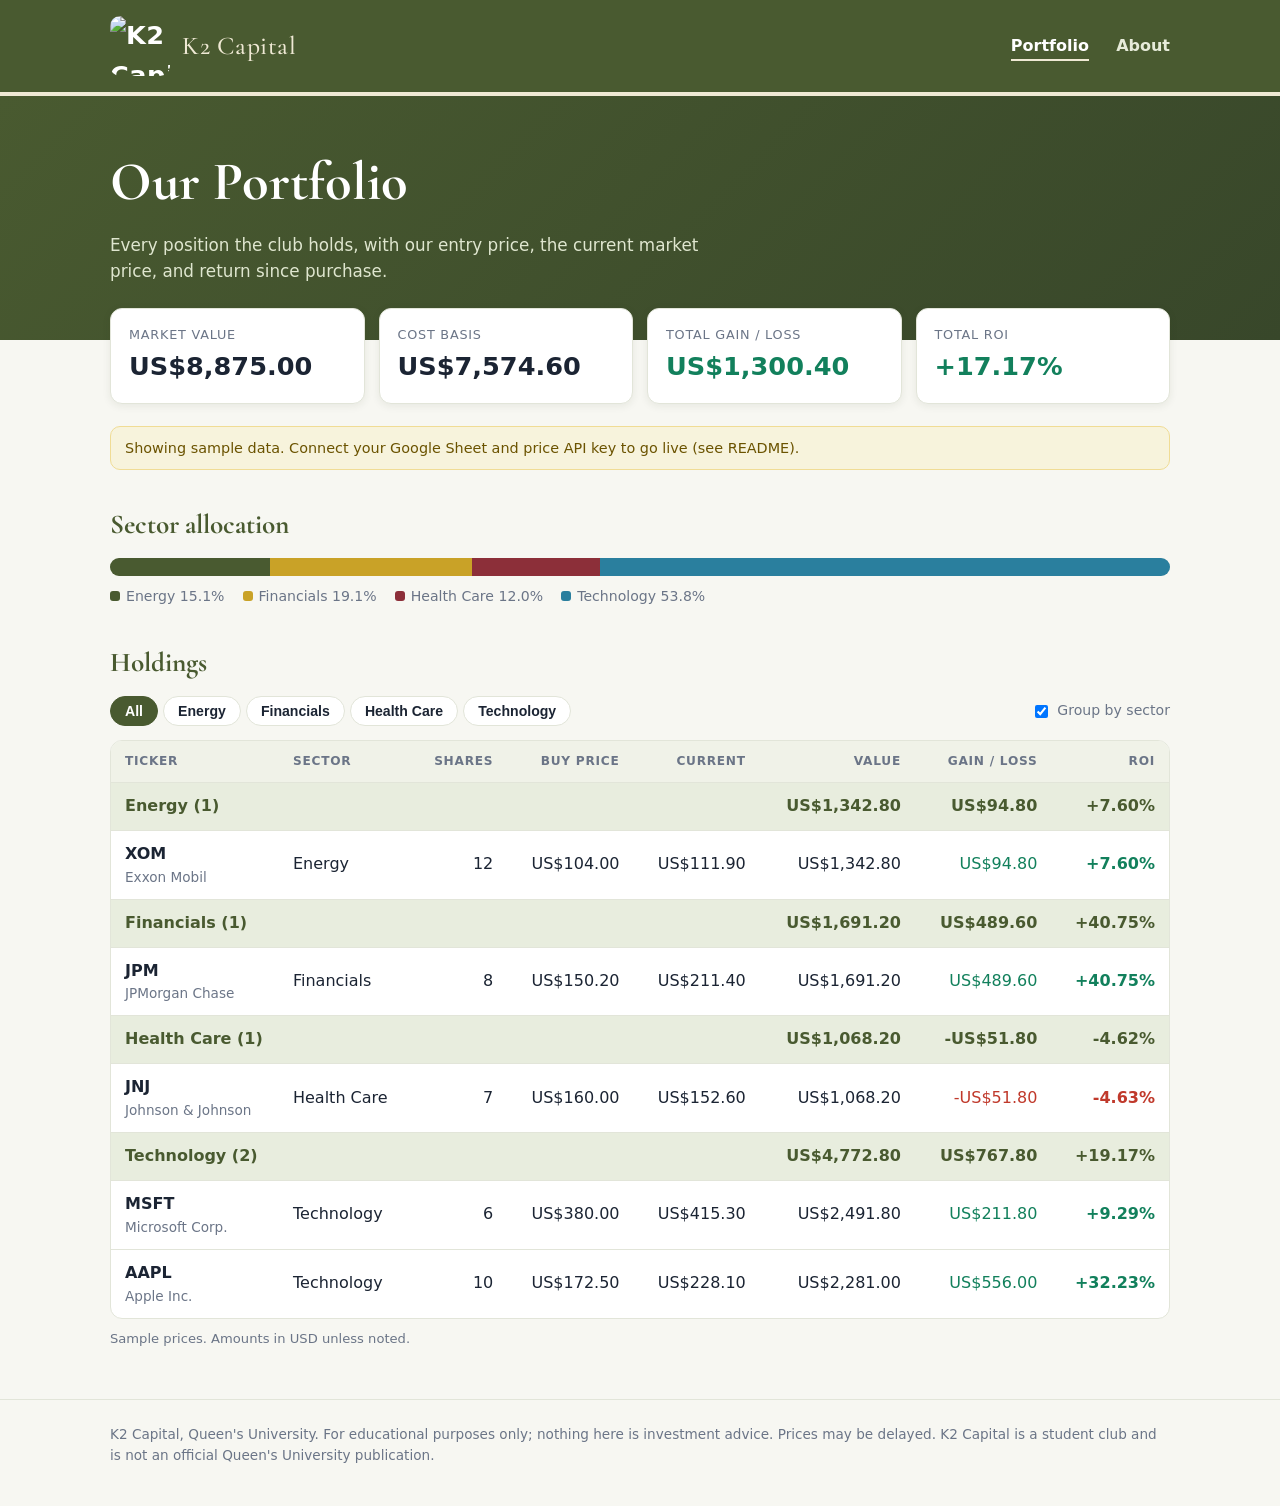
==== index.html @ 81572ed2 "Add files via upload" ====
<!doctype html>
<html lang="en">
<head>
  <meta charset="utf-8">
  <meta name="viewport" content="width=device-width, initial-scale=1">
  <title>K2 Capital | Portfolio</title>
  <meta name="description" content="K2 Capital: bridging the gap between accounting and finance at Queen's University. Live club portfolio.">
  <link rel="preconnect" href="https://fonts.googleapis.com"><link rel="preconnect" href="https://fonts.gstatic.com" crossorigin>
  <link href="https://fonts.googleapis.com/css2?family=Cormorant+Garamond:wght@500;600;700&display=swap" rel="stylesheet">
  <link rel="icon" href="images/logo.jpg">
  <link rel="stylesheet" href="styles.css">
</head>
<body>
  <header class="site">
    <div class="wrap">
      <a class="brand" href="index.html"><img src="images/logo.jpg" alt="K2 Capital logo"><span class="brand-text">K2 <span>Capital</span></span></a>
      <nav>
        <a class="active" href="index.html">Portfolio</a>
        <a href="about.html">About</a>
      </nav>
    </div>
  </header>

  <div class="hero">
    <div class="wrap">
      <h1>Our Portfolio</h1>
      <p>Every position the club holds, with our entry price, the current market price, and return since purchase.</p>
    </div>
  </div>

  <main class="wrap">
    <div class="cards" id="summary">
      <div class="card"><div class="label">Market value</div><div class="value" id="s-value">&ndash;</div></div>
      <div class="card"><div class="label">Cost basis</div><div class="value" id="s-cost">&ndash;</div></div>
      <div class="card"><div class="label">Total gain / loss</div><div class="value" id="s-gain">&ndash;</div></div>
      <div class="card"><div class="label">Total ROI</div><div class="value" id="s-roi">&ndash;</div></div>
    </div>

    <div id="status"></div>

    <section class="block">
      <h2>Sector allocation</h2>
      <div class="alloc-bar" id="alloc"></div>
      <div class="legend" id="legend"></div>
    </section>

    <section class="block">
      <h2>Holdings</h2>
      <div class="controls">
        <div id="chips"></div>
        <div class="spacer"></div>
        <label class="toggle"><input type="checkbox" id="group" checked> Group by sector</label>
      </div>
      <div class="table-wrap">
        <table>
          <thead>
            <tr>
              <th data-k="ticker">Ticker</th>
              <th data-k="sector">Sector</th>
              <th data-k="shares">Shares</th>
              <th data-k="buy">Buy price</th>
              <th data-k="price">Current</th>
              <th data-k="value">Value</th>
              <th data-k="gain">Gain / loss</th>
              <th data-k="roi">ROI</th>
            </tr>
          </thead>
          <tbody id="rows"></tbody>
        </table>
      </div>
      <p class="note" id="updated"></p>
    </section>
  </main>

  <footer>
    <div class="wrap">
      K2 Capital, Queen's University. For educational purposes only; nothing here is investment advice.
      Prices may be delayed. K2 Capital is a student club and is not an official Queen's University publication.
    </div>
  </footer>

  <script src="app.js"></script>
</body>
</html>
---- styles.css ----
:root {
  --navy: #495a30;
  --navy-2: #38472a;
  --gold: #efe9d4;
  --red: #495a30;
  --bg: #f7f7f2;
  --card: #ffffff;
  --text: #1b2433;
  --muted: #6b7587;
  --line: #e2e5d9;
  --gain: #12805c;
  --loss: #c0392b;
  --radius: 12px;
}
* { box-sizing: border-box; }
html { scroll-behavior: smooth; }
body {
  margin: 0;
  font-family: system-ui, -apple-system, "Segoe UI", Roboto, sans-serif;
  background: var(--bg);
  color: var(--text);
  line-height: 1.55;
}
a { color: var(--navy-2); }
.wrap { max-width: 1100px; margin: 0 auto; padding: 0 20px; }

/* Header */
header.site {
  background: var(--navy);
  color: #fff;
  border-bottom: 4px solid var(--gold);
}
header.site .wrap {
  display: flex; align-items: center; justify-content: space-between;
  padding-top: 16px; padding-bottom: 16px; flex-wrap: wrap; gap: 12px;
}
h1, h2, h3, .brand-text { font-family: "Cormorant Garamond", Georgia, "Times New Roman", serif; }
h1, h2 { font-weight: 700; }
.brand { display: flex; align-items: center; gap: 12px; font-weight: 700; font-size: 1.6rem; letter-spacing: .02em; color: #fff; text-decoration: none; }
.brand img { height: 60px; width: 60px; border-radius: 10px; display: block; }
.brand span { color: var(--gold); font-weight: 500; }
nav a {
  color: #e6ebd9; text-decoration: none; margin-left: 22px; font-weight: 600;
  padding-bottom: 4px; border-bottom: 2px solid transparent;
}
nav a:hover, nav a.active { color: #fff; border-bottom-color: var(--gold); }

/* Hero */
.hero { background: linear-gradient(135deg, var(--navy), var(--navy-2)); color: #fff; padding: 44px 0 56px; }
.hero h1 { margin: 0 0 8px; font-size: clamp(2.3rem, 5vw, 3.4rem); }
.hero p { margin: 0; max-width: 640px; color: #dfe6cf; font-size: 1.05rem; }

/* Cards */
.cards { display: grid; grid-template-columns: repeat(auto-fit, minmax(190px, 1fr)); gap: 14px; margin-top: -32px; }
.card {
  background: var(--card); border: 1px solid var(--line); border-radius: var(--radius);
  padding: 16px 18px; box-shadow: 0 2px 8px rgba(40,55,25,.08);
}
.card .label { color: var(--muted); font-size: .8rem; text-transform: uppercase; letter-spacing: .06em; }
.card .value { font-size: 1.6rem; font-weight: 800; margin-top: 2px; }
.gain { color: var(--gain); }
.loss { color: var(--loss); }

section.block { margin: 34px 0; }
h2 { margin: 0 0 12px; font-size: 1.7rem; color: var(--navy); }

/* Allocation bar */
.alloc-bar { display: flex; height: 18px; border-radius: 9px; overflow: hidden; background: var(--line); }
.alloc-bar div { height: 100%; }
.legend { display: flex; flex-wrap: wrap; gap: 8px 18px; margin-top: 10px; font-size: .88rem; color: var(--muted); }
.legend i { display: inline-block; width: 10px; height: 10px; border-radius: 3px; margin-right: 6px; }

/* Controls */
.controls { display: flex; flex-wrap: wrap; gap: 8px; align-items: center; margin-bottom: 14px; }
.chip {
  border: 1px solid var(--line); background: #fff; color: var(--text);
  padding: 6px 14px; border-radius: 999px; cursor: pointer; font-size: .88rem; font-weight: 600;
}
.chip.on { background: var(--navy); color: #fff; border-color: var(--navy); }
.spacer { flex: 1; }
.toggle { font-size: .88rem; color: var(--muted); display: flex; align-items: center; gap: 6px; }

/* Tables */
.table-wrap { overflow-x: auto; background: var(--card); border: 1px solid var(--line); border-radius: var(--radius); }
table { width: 100%; border-collapse: collapse; min-width: 720px; }
th, td { padding: 11px 14px; text-align: right; white-space: nowrap; }
th:first-child, td:first-child, th:nth-child(2), td:nth-child(2) { text-align: left; }
thead th {
  background: #f0f2e8; color: var(--muted); font-size: .76rem; text-transform: uppercase;
  letter-spacing: .06em; cursor: pointer; user-select: none;
}
tbody tr { border-top: 1px solid var(--line); }
tbody tr:hover { background: #fbfbf6; }
tr.group td {
  background: #e8edde; font-weight: 700; color: var(--navy); text-align: left; cursor: default;
}
tr.group td.num { text-align: right; }
.ticker { font-weight: 800; }
.name { color: var(--muted); font-size: .85rem; }
.note { color: var(--muted); font-size: .82rem; margin-top: 10px; }
.banner {
  background: #f7f3dc; border: 1px solid #f0dc95; color: #6b5300;
  padding: 10px 14px; border-radius: 10px; margin: 22px 0 0; font-size: .9rem;
}
.error { background: #fdecea; border-color: #f4b8b1; color: #7a1f16; }

/* About */
.grid { display: grid; grid-template-columns: repeat(auto-fill, minmax(220px, 1fr)); gap: 16px; }
.person { text-align: center; }
.avatar {
  width: 96px; height: 96px; border-radius: 50%; margin: 6px auto 12px;
  background: linear-gradient(135deg, var(--navy-2), var(--navy)); color: var(--gold);
  display: flex; align-items: center; justify-content: center; font-weight: 700; font-size: 1.6rem; font-family: Georgia, serif;
  object-fit: cover;
}
.person h3 { margin: 0; font-size: 1.3rem; }
.person .role { color: var(--red); font-weight: 700; font-size: .85rem; }
.person p { color: var(--muted); font-size: .88rem; margin: 6px 0 0; }
.two-col { display: grid; grid-template-columns: 1.3fr 1fr; gap: 20px; }
@media (max-width: 760px) { .two-col { grid-template-columns: 1fr; } nav a { margin-left: 14px; } }
.pillars { display: grid; grid-template-columns: repeat(auto-fit, minmax(220px, 1fr)); gap: 14px; margin-top: 14px; }

footer { border-top: 1px solid var(--line); margin-top: 50px; padding: 24px 0 40px; color: var(--muted); font-size: .85rem; }
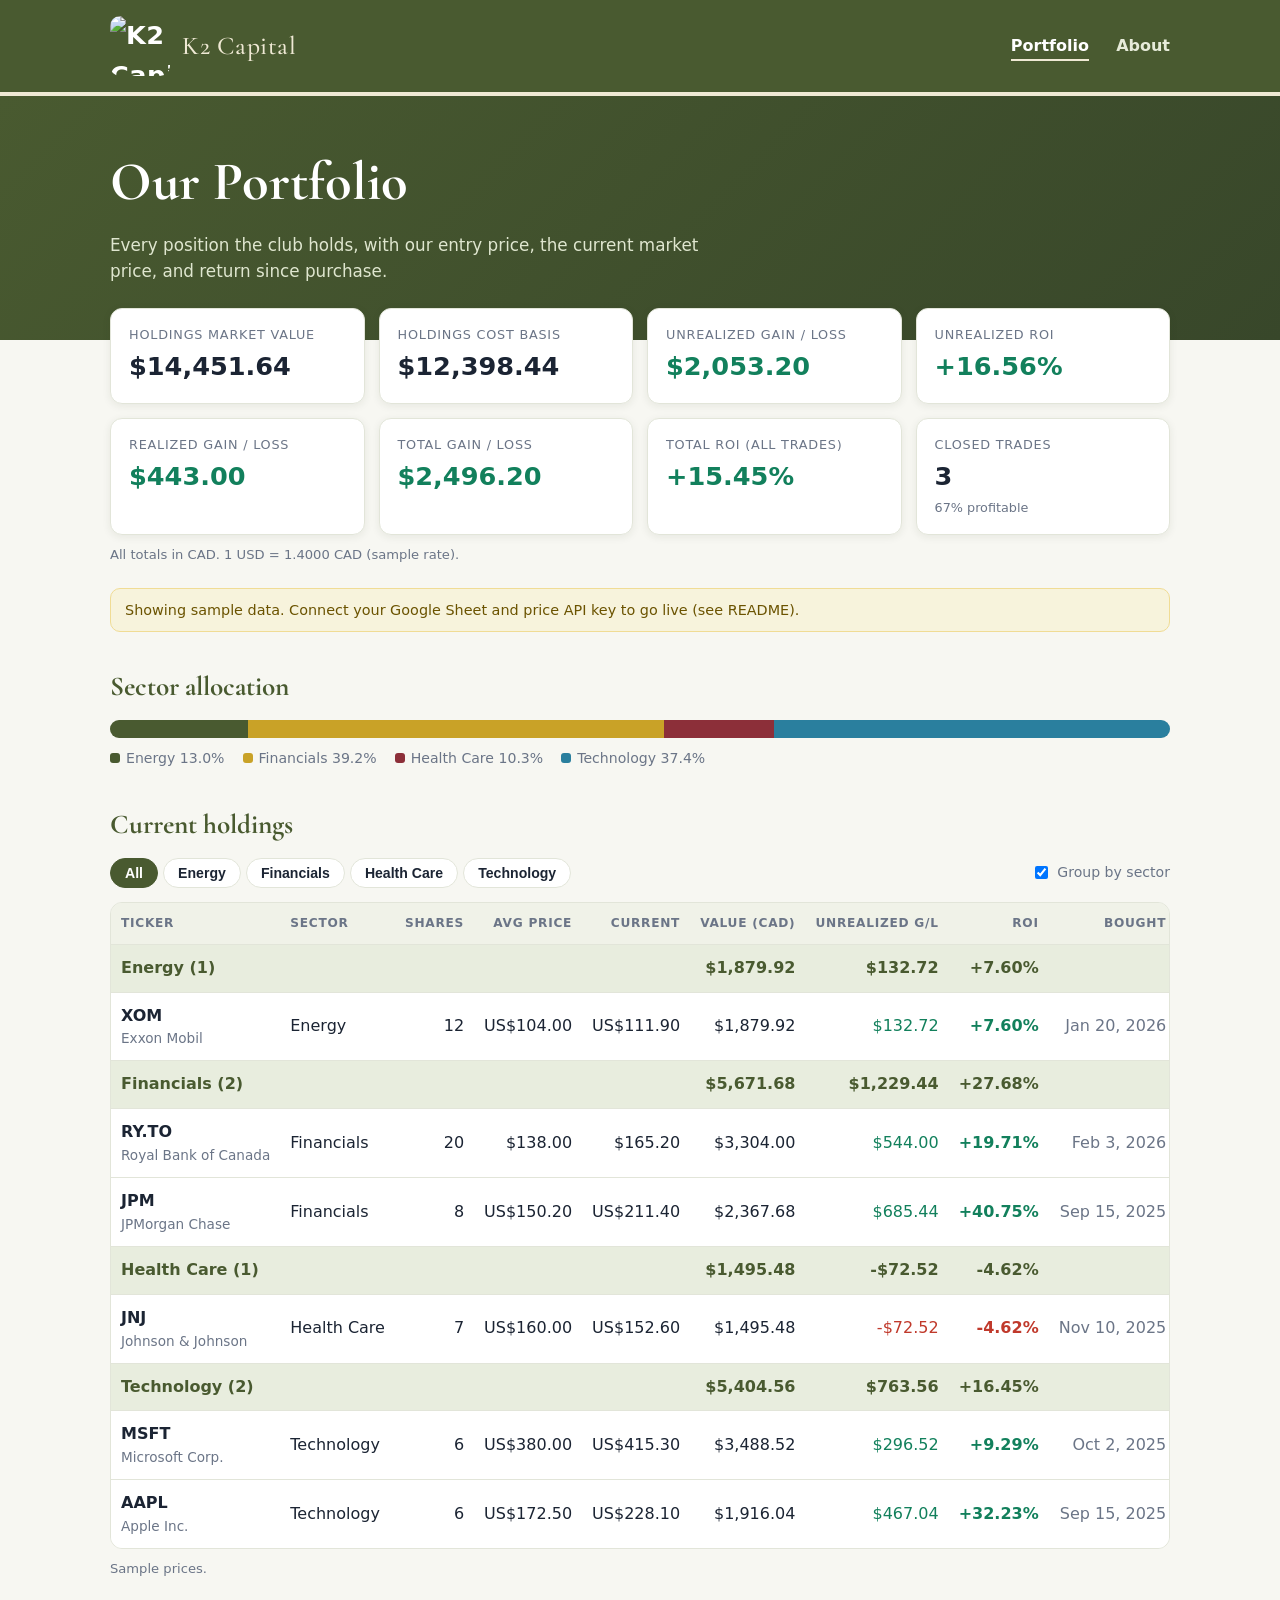
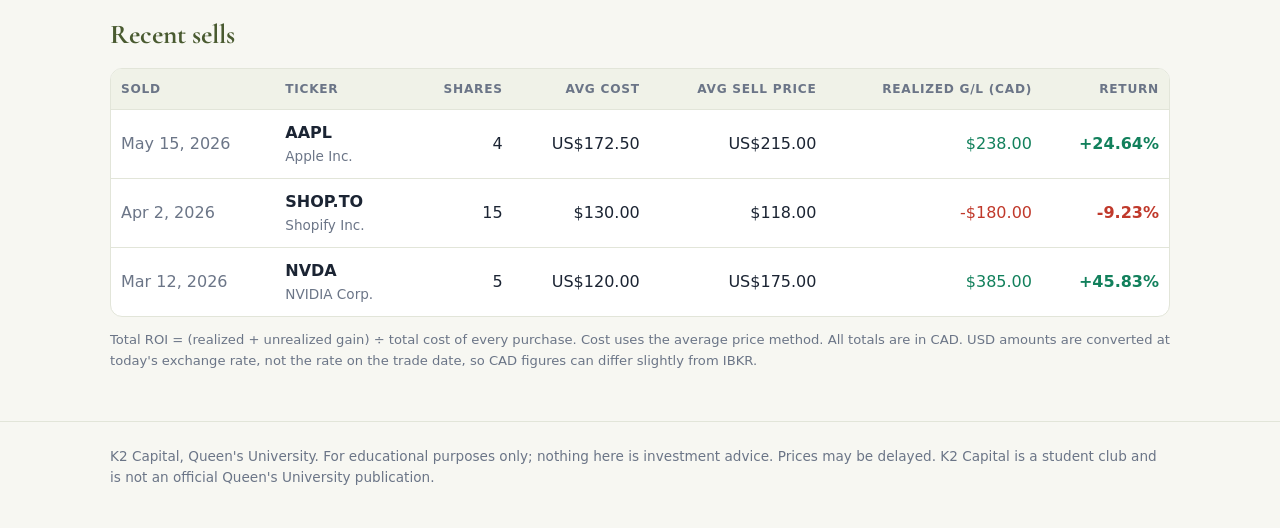
==== commit d5b1aaf4: "Add files via upload" ====
--- a/index.html
+++ b/index.html
@@ -30,11 +30,18 @@
 
   <main class="wrap">
     <div class="cards" id="summary">
-      <div class="card"><div class="label">Market value</div><div class="value" id="s-value">&ndash;</div></div>
-      <div class="card"><div class="label">Cost basis</div><div class="value" id="s-cost">&ndash;</div></div>
-      <div class="card"><div class="label">Total gain / loss</div><div class="value" id="s-gain">&ndash;</div></div>
-      <div class="card"><div class="label">Total ROI</div><div class="value" id="s-roi">&ndash;</div></div>
+      <div class="card"><div class="label">Holdings market value</div><div class="value" id="s-value">&ndash;</div></div>
+      <div class="card"><div class="label">Holdings cost basis</div><div class="value" id="s-cost">&ndash;</div></div>
+      <div class="card"><div class="label">Unrealized gain / loss</div><div class="value" id="s-gain">&ndash;</div></div>
+      <div class="card"><div class="label">Unrealized ROI</div><div class="value" id="s-roi">&ndash;</div></div>
     </div>
+    <div class="cards second" id="fund">
+      <div class="card"><div class="label">Realized gain / loss</div><div class="value" id="f-real">&ndash;</div></div>
+      <div class="card"><div class="label">Total gain / loss</div><div class="value" id="f-total">&ndash;</div></div>
+      <div class="card"><div class="label">Total ROI (all trades)</div><div class="value" id="f-roi">&ndash;</div></div>
+      <div class="card"><div class="label">Closed trades</div><div class="value" id="f-closed">&ndash;</div><div class="sub" id="f-win"></div></div>
+    </div>
+    <p class="note" id="fxnote"></p>
 
     <div id="status"></div>
 
@@ -45,30 +52,53 @@
     </section>
 
     <section class="block">
-      <h2>Holdings</h2>
+      <h2>Current holdings</h2>
       <div class="controls">
         <div id="chips"></div>
         <div class="spacer"></div>
         <label class="toggle"><input type="checkbox" id="group" checked> Group by sector</label>
       </div>
       <div class="table-wrap">
-        <table>
+        <table id="holdings-table">
           <thead>
             <tr>
               <th data-k="ticker">Ticker</th>
               <th data-k="sector">Sector</th>
               <th data-k="shares">Shares</th>
-              <th data-k="buy">Buy price</th>
+              <th data-k="avg">Avg price</th>
               <th data-k="price">Current</th>
-              <th data-k="value">Value</th>
-              <th data-k="gain">Gain / loss</th>
+              <th data-k="valueCad">Value (CAD)</th>
+              <th data-k="gainCad">Unrealized G/L</th>
               <th data-k="roi">ROI</th>
+              <th data-k="buyDate">Bought</th>
             </tr>
           </thead>
           <tbody id="rows"></tbody>
         </table>
       </div>
       <p class="note" id="updated"></p>
+    </section>
+
+    <section class="block">
+      <h2>Recent sells</h2>
+      <div class="table-wrap">
+        <table id="sells-table">
+          <thead>
+            <tr>
+              <th>Sold</th>
+              <th>Ticker</th>
+              <th>Shares</th>
+              <th>Avg cost</th>
+              <th>Avg sell price</th>
+              <th>Realized G/L (CAD)</th>
+              <th>Return</th>
+            </tr>
+          </thead>
+          <tbody id="sellRows"></tbody>
+        </table>
+      </div>
+      <p class="note"><button class="linkbtn" id="moreSells" hidden>Show all sells</button></p>
+      <p class="note">Total ROI = (realized + unrealized gain) &divide; total cost of every purchase. Cost uses the average price method. All totals are in CAD. USD amounts are converted at today's exchange rate, not the rate on the trade date, so CAD figures can differ slightly from IBKR.</p>
     </section>
   </main>
 
--- a/styles.css
+++ b/styles.css
@@ -121,3 +121,16 @@
 .pillars { display: grid; grid-template-columns: repeat(auto-fit, minmax(220px, 1fr)); gap: 14px; margin-top: 14px; }
 
 footer { border-top: 1px solid var(--line); margin-top: 50px; padding: 24px 0 40px; color: var(--muted); font-size: .85rem; }
+
+/* Portfolio v2 */
+.cards.second { margin-top: 14px; }
+.card .sub { color: var(--muted); font-size: .8rem; margin-top: 2px; }
+.linkbtn { background: none; border: 0; color: var(--navy-2); font: inherit; font-weight: 600; cursor: pointer; padding: 0; text-decoration: underline; }
+.cur { color: var(--muted); font-size: .72rem; margin-left: 4px; }
+#holdings-table { min-width: 900px; }
+#holdings-table th, #holdings-table td, #sells-table th, #sells-table td { padding-left: 10px; padding-right: 10px; }
+#sells-table { min-width: 760px; }
+#sells-table th { cursor: default; }
+#sells-table th, #sells-table td { text-align: right; }
+#sells-table th:first-child, #sells-table td:first-child, #sells-table th:nth-child(2), #sells-table td:nth-child(2) { text-align: left; }
+.muted-cell { color: var(--muted); }
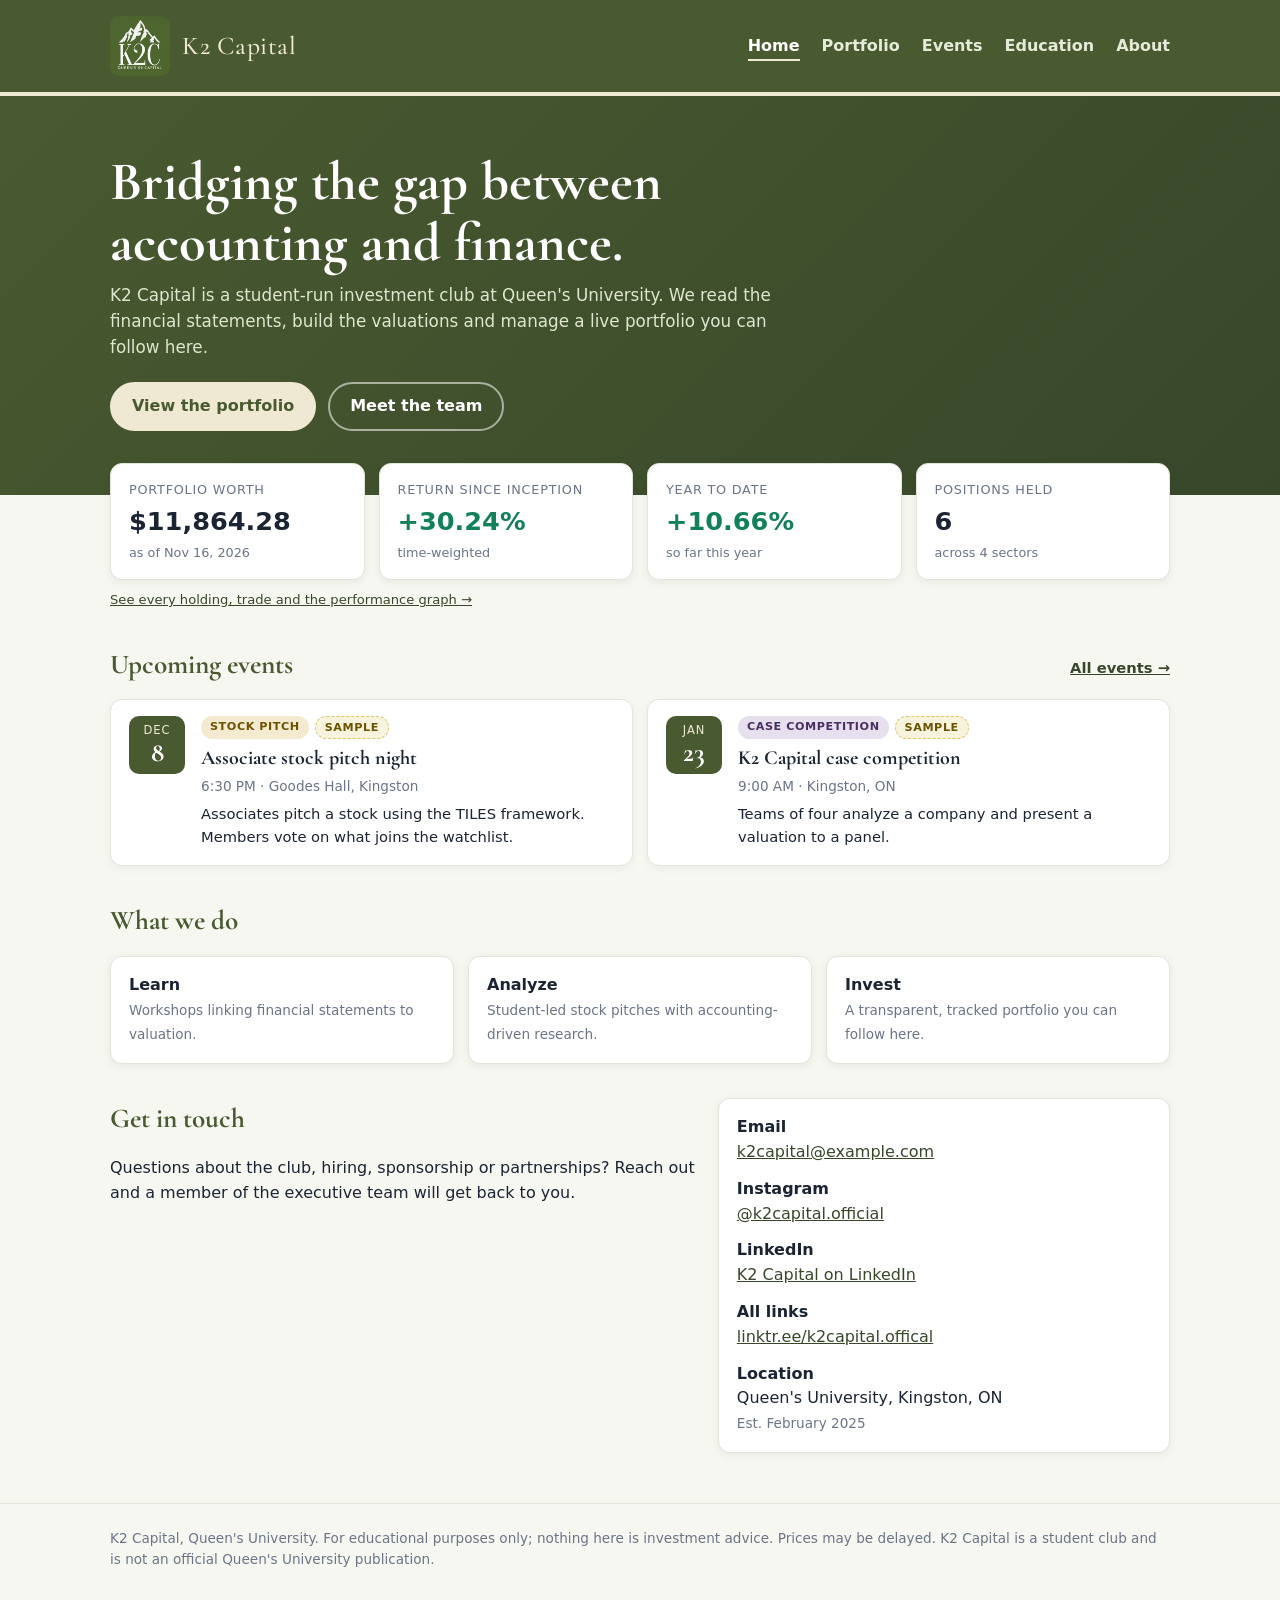
==== commit 933f7457: "Add files via upload" ====
--- a/index.html
+++ b/index.html
@@ -3,112 +3,87 @@
 <head>
   <meta charset="utf-8">
   <meta name="viewport" content="width=device-width, initial-scale=1">
-  <title>K2 Capital | Portfolio</title>
-  <meta name="description" content="K2 Capital: bridging the gap between accounting and finance at Queen's University. Live club portfolio.">
+  <title>K2 Capital | Queen's University</title>
+  <meta name="description" content="K2 Capital: a student-run club at Queen's University bridging the gap between accounting and finance.">
   <link rel="preconnect" href="https://fonts.googleapis.com"><link rel="preconnect" href="https://fonts.gstatic.com" crossorigin>
   <link href="https://fonts.googleapis.com/css2?family=Cormorant+Garamond:wght@500;600;700&display=swap" rel="stylesheet">
   <link rel="icon" href="images/logo.jpg">
   <link rel="stylesheet" href="styles.css">
 </head>
 <body>
-  <header class="site">
+  <header class="site" id="site-header"></header>
+
+  <div class="hero home-hero">
     <div class="wrap">
-      <a class="brand" href="index.html"><img src="images/logo.jpg" alt="K2 Capital logo"><span class="brand-text">K2 <span>Capital</span></span></a>
-      <nav>
-        <a class="active" href="index.html">Portfolio</a>
-        <a href="about.html">About</a>
-      </nav>
-    </div>
-  </header>
-
-  <div class="hero">
-    <div class="wrap">
-      <h1>Our Portfolio</h1>
-      <p>Every position the club holds, with our entry price, the current market price, and return since purchase.</p>
+      <h1>Bridging the gap between accounting and finance.</h1>
+      <p>K2 Capital is a student-run investment club at Queen's University. We read the financial statements, build the valuations and manage a live portfolio you can follow here.</p>
+      <div class="hero-actions">
+        <a class="btn" href="portfolio.html">View the portfolio</a>
+        <a class="btn ghost" href="about.html">Meet the team</a>
+      </div>
     </div>
   </div>
 
   <main class="wrap">
-    <div class="cards" id="summary">
-      <div class="card"><div class="label">Holdings market value</div><div class="value" id="s-value">&ndash;</div></div>
-      <div class="card"><div class="label">Holdings cost basis</div><div class="value" id="s-cost">&ndash;</div></div>
-      <div class="card"><div class="label">Unrealized gain / loss</div><div class="value" id="s-gain">&ndash;</div></div>
-      <div class="card"><div class="label">Unrealized ROI</div><div class="value" id="s-roi">&ndash;</div></div>
+    <div class="cards" id="home-cards">
+      <div class="card"><div class="label" id="h1-l">Portfolio worth</div><div class="value" id="h1-v">&ndash;</div><div class="sub" id="h1-s"></div></div>
+      <div class="card"><div class="label" id="h2-l">Return since inception</div><div class="value" id="h2-v">&ndash;</div><div class="sub" id="h2-s"></div></div>
+      <div class="card"><div class="label" id="h3-l">Year to date</div><div class="value" id="h3-v">&ndash;</div><div class="sub" id="h3-s"></div></div>
+      <div class="card"><div class="label" id="h4-l">Positions held</div><div class="value" id="h4-v">&ndash;</div><div class="sub" id="h4-s"></div></div>
     </div>
-    <div class="cards second" id="fund">
-      <div class="card"><div class="label">Realized gain / loss</div><div class="value" id="f-real">&ndash;</div></div>
-      <div class="card"><div class="label">Total gain / loss</div><div class="value" id="f-total">&ndash;</div></div>
-      <div class="card"><div class="label">Total ROI (all trades)</div><div class="value" id="f-roi">&ndash;</div></div>
-      <div class="card"><div class="label">Closed trades</div><div class="value" id="f-closed">&ndash;</div><div class="sub" id="f-win"></div></div>
-    </div>
-    <p class="note" id="fxnote"></p>
-
-    <div id="status"></div>
+    <p class="note"><a href="portfolio.html">See every holding, trade and the performance graph &rarr;</a></p>
 
     <section class="block">
-      <h2>Sector allocation</h2>
-      <div class="alloc-bar" id="alloc"></div>
-      <div class="legend" id="legend"></div>
+      <div class="section-head"><h2>Upcoming events</h2><a href="events.html">All events &rarr;</a></div>
+      <div class="events-row" id="home-events"></div>
     </section>
 
     <section class="block">
-      <h2>Current holdings</h2>
-      <div class="controls">
-        <div id="chips"></div>
-        <div class="spacer"></div>
-        <label class="toggle"><input type="checkbox" id="group" checked> Group by sector</label>
+      <h2>What we do</h2>
+      <div class="pillars">
+        <div class="card"><strong>Learn</strong><br><span class="name">Workshops linking financial statements to valuation.</span></div>
+        <div class="card"><strong>Analyze</strong><br><span class="name">Student-led stock pitches with accounting-driven research.</span></div>
+        <div class="card"><strong>Invest</strong><br><span class="name">A transparent, tracked portfolio you can follow here.</span></div>
       </div>
-      <div class="table-wrap">
-        <table id="holdings-table">
-          <thead>
-            <tr>
-              <th data-k="ticker">Ticker</th>
-              <th data-k="sector">Sector</th>
-              <th data-k="shares">Shares</th>
-              <th data-k="avg">Avg price</th>
-              <th data-k="price">Current</th>
-              <th data-k="valueCad">Value (CAD)</th>
-              <th data-k="gainCad">Unrealized G/L</th>
-              <th data-k="roi">ROI</th>
-              <th data-k="buyDate">Bought</th>
-            </tr>
-          </thead>
-          <tbody id="rows"></tbody>
-        </table>
-      </div>
-      <p class="note" id="updated"></p>
     </section>
 
-    <section class="block">
-      <h2>Recent sells</h2>
-      <div class="table-wrap">
-        <table id="sells-table">
-          <thead>
-            <tr>
-              <th>Sold</th>
-              <th>Ticker</th>
-              <th>Shares</th>
-              <th>Avg cost</th>
-              <th>Avg sell price</th>
-              <th>Realized G/L (CAD)</th>
-              <th>Return</th>
-            </tr>
-          </thead>
-          <tbody id="sellRows"></tbody>
-        </table>
+    <section class="block two-col">
+      <div>
+        <h2>Get in touch</h2>
+        <p>Questions about the club, hiring, sponsorship or partnerships? Reach out and a member of the executive team will get back to you.</p>
       </div>
-      <p class="note"><button class="linkbtn" id="moreSells" hidden>Show all sells</button></p>
-      <p class="note">Total ROI = (realized + unrealized gain) &divide; total cost of every purchase. Cost uses the average price method. All totals are in CAD. USD amounts are converted at today's exchange rate, not the rate on the trade date, so CAD figures can differ slightly from IBKR.</p>
+      <div data-contact></div>
     </section>
   </main>
 
-  <footer>
-    <div class="wrap">
-      K2 Capital, Queen's University. For educational purposes only; nothing here is investment advice.
-      Prices may be delayed. K2 Capital is a student club and is not an official Queen's University publication.
-    </div>
-  </footer>
+  <footer id="site-footer"></footer>
 
-  <script src="app.js"></script>
+  <script src="site.js"></script>
+  <script src="events-data.js"></script>
+  <script src="sample-data.js"></script>
+  <script src="k2.js"></script>
+  <script src="events-ui.js"></script>
+  <script>
+    (async () => {
+      const { $, money, money0, pct, cls, setValue, setText, totals } = K2;
+      renderEventCards($("home-events"), upcomingEvents(3), "No events scheduled yet. Follow our Instagram for updates.");
+      try {
+        const d = await K2.load();
+        const p = d.performance;
+        const t = totals(d.holdings);
+        if (p) {
+          setValue("h1-v", money(p.latest.nav)); setText("h1-s", "as of " + K2.fmtDate(p.latest.date));
+          setValue("h2-v", pct(p.sinceInception), cls(p.sinceInception)); setText("h2-s", "time-weighted");
+          setValue("h3-v", pct(p.ytd), cls(p.ytd)); setText("h3-s", "so far this year");
+        } else {
+          setText("h1-l", "Holdings market value"); setValue("h1-v", money(t.value));
+          setText("h2-l", "Unrealized gain / loss"); setValue("h2-v", money(t.gain), cls(t.gain));
+          setText("h3-l", "Unrealized ROI"); setValue("h3-v", pct(t.roi), cls(t.roi));
+        }
+        setValue("h4-v", String(d.holdings.length));
+        setText("h4-s", "across " + new Set(d.holdings.map((h) => h.sector || "Other")).size + " sectors");
+      } catch (e) { console.error(e); }
+    })();
+  </script>
 </body>
 </html>
--- a/styles.css
+++ b/styles.css
@@ -51,7 +51,7 @@
 .hero p { margin: 0; max-width: 640px; color: #dfe6cf; font-size: 1.05rem; }
 
 /* Cards */
-.cards { display: grid; grid-template-columns: repeat(auto-fit, minmax(190px, 1fr)); gap: 14px; margin-top: -32px; }
+.cards { display: grid; grid-template-columns: repeat(auto-fit, minmax(165px, 1fr)); gap: 14px; margin-top: -32px; }
 .card {
   background: var(--card); border: 1px solid var(--line); border-radius: var(--radius);
   padding: 16px 18px; box-shadow: 0 2px 8px rgba(40,55,25,.08);
@@ -126,7 +126,6 @@
 .cards.second { margin-top: 14px; }
 .card .sub { color: var(--muted); font-size: .8rem; margin-top: 2px; }
 .linkbtn { background: none; border: 0; color: var(--navy-2); font: inherit; font-weight: 600; cursor: pointer; padding: 0; text-decoration: underline; }
-.cur { color: var(--muted); font-size: .72rem; margin-left: 4px; }
 #holdings-table { min-width: 900px; }
 #holdings-table th, #holdings-table td, #sells-table th, #sells-table td { padding-left: 10px; padding-right: 10px; }
 #sells-table { min-width: 760px; }
@@ -134,3 +133,91 @@
 #sells-table th, #sells-table td { text-align: right; }
 #sells-table th:first-child, #sells-table td:first-child, #sells-table th:nth-child(2), #sells-table td:nth-child(2) { text-align: left; }
 .muted-cell { color: var(--muted); }
+
+/* ---------- v3: layout, chart, home, events, education, about ---------- */
+.cards.flat { margin-top: 0; }
+.cards.flat.three { grid-template-columns: repeat(auto-fit, minmax(190px, 1fr)); margin-bottom: 16px; }
+.cards.flat { margin-bottom: 16px; }
+.subhead { font-family: "Cormorant Garamond", Georgia, serif; font-size: 1.3rem; color: var(--navy); margin: 26px 0 10px; }
+.empty { background: var(--card); border: 1px dashed var(--line); border-radius: var(--radius); padding: 22px; color: var(--muted); text-align: center; }
+.lead { max-width: 720px; font-size: 1.05rem; }
+section.block.first { margin-top: 40px; }
+.section-head { display: flex; align-items: baseline; justify-content: space-between; gap: 12px; margin-bottom: 12px; }
+.section-head h2 { margin: 0; }
+.section-head a { font-weight: 600; font-size: .92rem; }
+
+/* Buttons */
+.btn { display: inline-block; background: var(--gold); color: var(--navy); font-weight: 700; text-decoration: none; padding: 10px 20px; border-radius: 999px; border: 2px solid var(--gold); }
+.btn:hover { filter: brightness(.96); }
+.btn.ghost { background: transparent; color: #fff; border-color: rgba(255,255,255,.55); }
+.btn.small { padding: 5px 14px; font-size: .85rem; background: var(--navy); color: #fff; border-color: var(--navy); }
+.hero-actions { display: flex; gap: 12px; flex-wrap: wrap; margin-top: 22px; }
+
+/* Home hero */
+.home-hero { padding: 56px 0 64px; }
+.home-hero h1 { max-width: 760px; }
+.home-hero p { max-width: 680px; }
+
+/* Chart */
+.chart-card { background: var(--card); border: 1px solid var(--line); border-radius: var(--radius); padding: 14px 10px 6px; }
+.chart { position: relative; width: 100%; min-height: 320px; }
+.chart svg { display: block; width: 100%; height: auto; touch-action: pan-y; }
+.chart .grid { stroke: var(--line); stroke-width: 1; }
+.chart .zero { stroke: #b8bfa8; stroke-width: 1.2; }
+.chart .ax { fill: var(--muted); font-size: 11px; font-family: system-ui, sans-serif; }
+.chart .series { fill: none; stroke: var(--navy); stroke-width: 2.4; stroke-linejoin: round; stroke-linecap: round; }
+.chart .area { fill: var(--navy); opacity: .09; }
+.chart .contrib { fill: none; stroke: #8a8f7d; stroke-width: 1.6; stroke-dasharray: 5 4; }
+.chart .hx { stroke: var(--muted); stroke-width: 1; stroke-dasharray: 3 3; }
+.chart .hd { fill: var(--navy); stroke: #fff; stroke-width: 2; }
+.tip { position: absolute; pointer-events: none; background: #fff; border: 1px solid var(--line); border-radius: 10px; box-shadow: 0 4px 14px rgba(40,55,25,.14); padding: 8px 11px; font-size: .84rem; line-height: 1.4; min-width: 130px; z-index: 2; }
+
+/* Events */
+.events-row { display: grid; grid-template-columns: repeat(auto-fit, minmax(280px, 1fr)); gap: 14px; }
+.events-list { display: grid; gap: 14px; }
+.event { display: flex; gap: 16px; background: var(--card); border: 1px solid var(--line); border-radius: var(--radius); padding: 16px 18px; box-shadow: 0 2px 8px rgba(40,55,25,.06); }
+.event .date { flex: none; width: 56px; text-align: center; background: var(--navy); color: #fff; border-radius: 10px; padding: 6px 0; display: flex; flex-direction: column; justify-content: center; align-self: flex-start; }
+.event .date .mon { font-size: .72rem; letter-spacing: .08em; text-transform: uppercase; color: var(--gold); }
+.event .date .day { font-family: "Cormorant Garamond", Georgia, serif; font-size: 1.7rem; font-weight: 700; line-height: 1.05; }
+.event h3 { margin: 4px 0 2px; font-size: 1.25rem; }
+.event p { margin: 6px 0 0; font-size: .92rem; color: var(--text); }
+.event a { font-weight: 600; font-size: .9rem; }
+.tags { display: flex; gap: 6px; flex-wrap: wrap; }
+.tag { display: inline-block; background: #e8edde; color: var(--navy); font-size: .7rem; font-weight: 700; letter-spacing: .05em; text-transform: uppercase; padding: 2px 9px; border-radius: 999px; }
+.tag.t-pitch { background: #f3ead0; color: #6b5300; }
+.tag.t-case { background: #e6e0ee; color: #4a2f63; }
+.tag.sample { background: #f7f3dc; color: #6b5300; border: 1px dashed #d9c870; }
+.calendar { width: 100%; height: 560px; border: 0; border-radius: 8px; }
+
+/* Education */
+.tiles { display: grid; grid-template-columns: repeat(auto-fit, minmax(190px, 1fr)); gap: 14px; margin-top: 16px; }
+.tile { background: var(--card); border: 1px solid var(--line); border-top: 4px solid var(--navy); border-radius: var(--radius); padding: 16px 18px; box-shadow: 0 2px 8px rgba(40,55,25,.06); }
+.tile .letter { font-family: "Cormorant Garamond", Georgia, serif; font-size: 2.6rem; font-weight: 700; color: var(--navy); line-height: 1; }
+.tile h3 { margin: 6px 0 4px; font-size: 1.15rem; }
+.tile p { margin: 0; color: var(--muted); font-size: .9rem; }
+.resources { display: grid; grid-template-columns: repeat(auto-fill, minmax(260px, 1fr)); gap: 14px; }
+.resource h3 { margin: 8px 0 4px; font-size: 1.2rem; }
+.resource p { margin: 0 0 8px; color: var(--muted); font-size: .9rem; }
+
+/* About: contact, flip cards, gallery */
+.contact p { margin: 0 0 12px; }
+.contact p:last-child { margin-bottom: 0; }
+.flip { perspective: 1000px; height: 290px; }
+.flip-inner { position: relative; width: 100%; height: 100%; transition: transform .55s; transform-style: preserve-3d; cursor: pointer; }
+.flip.flipped .flip-inner { transform: rotateY(180deg); }
+.face { position: absolute; inset: 0; backface-visibility: hidden; -webkit-backface-visibility: hidden; overflow: auto; }
+.face.back { transform: rotateY(180deg); display: flex; flex-direction: column; justify-content: center; align-items: center; }
+.face .intro { font-size: .92rem; margin: 10px 0 0; color: var(--text); }
+.back-links { display: flex; gap: 14px; align-items: center; justify-content: center; margin-top: 14px; }
+.flip-btn { margin-top: 8px; font-size: .85rem; }
+.back-links .flip-btn { margin-top: 0; }
+.gallery { display: grid; grid-template-columns: repeat(auto-fill, minmax(240px, 1fr)); gap: 14px; }
+.gallery figure { margin: 0; background: var(--card); border: 1px solid var(--line); border-radius: var(--radius); overflow: hidden; }
+.gallery img { width: 100%; height: 210px; object-fit: cover; display: block; }
+.gallery figcaption { padding: 8px 12px; font-size: .85rem; color: var(--muted); }
+@media (prefers-reduced-motion: reduce) { .flip-inner { transition: none; } }
+@media (max-width: 760px) { header.site .wrap { gap: 8px; } nav a { margin-left: 12px; font-size: .92rem; } }
+
+.hero h1 { line-height: 1.12; }
+.card .value { overflow-wrap: anywhere; }
+.chart svg [hidden] { display: none; }
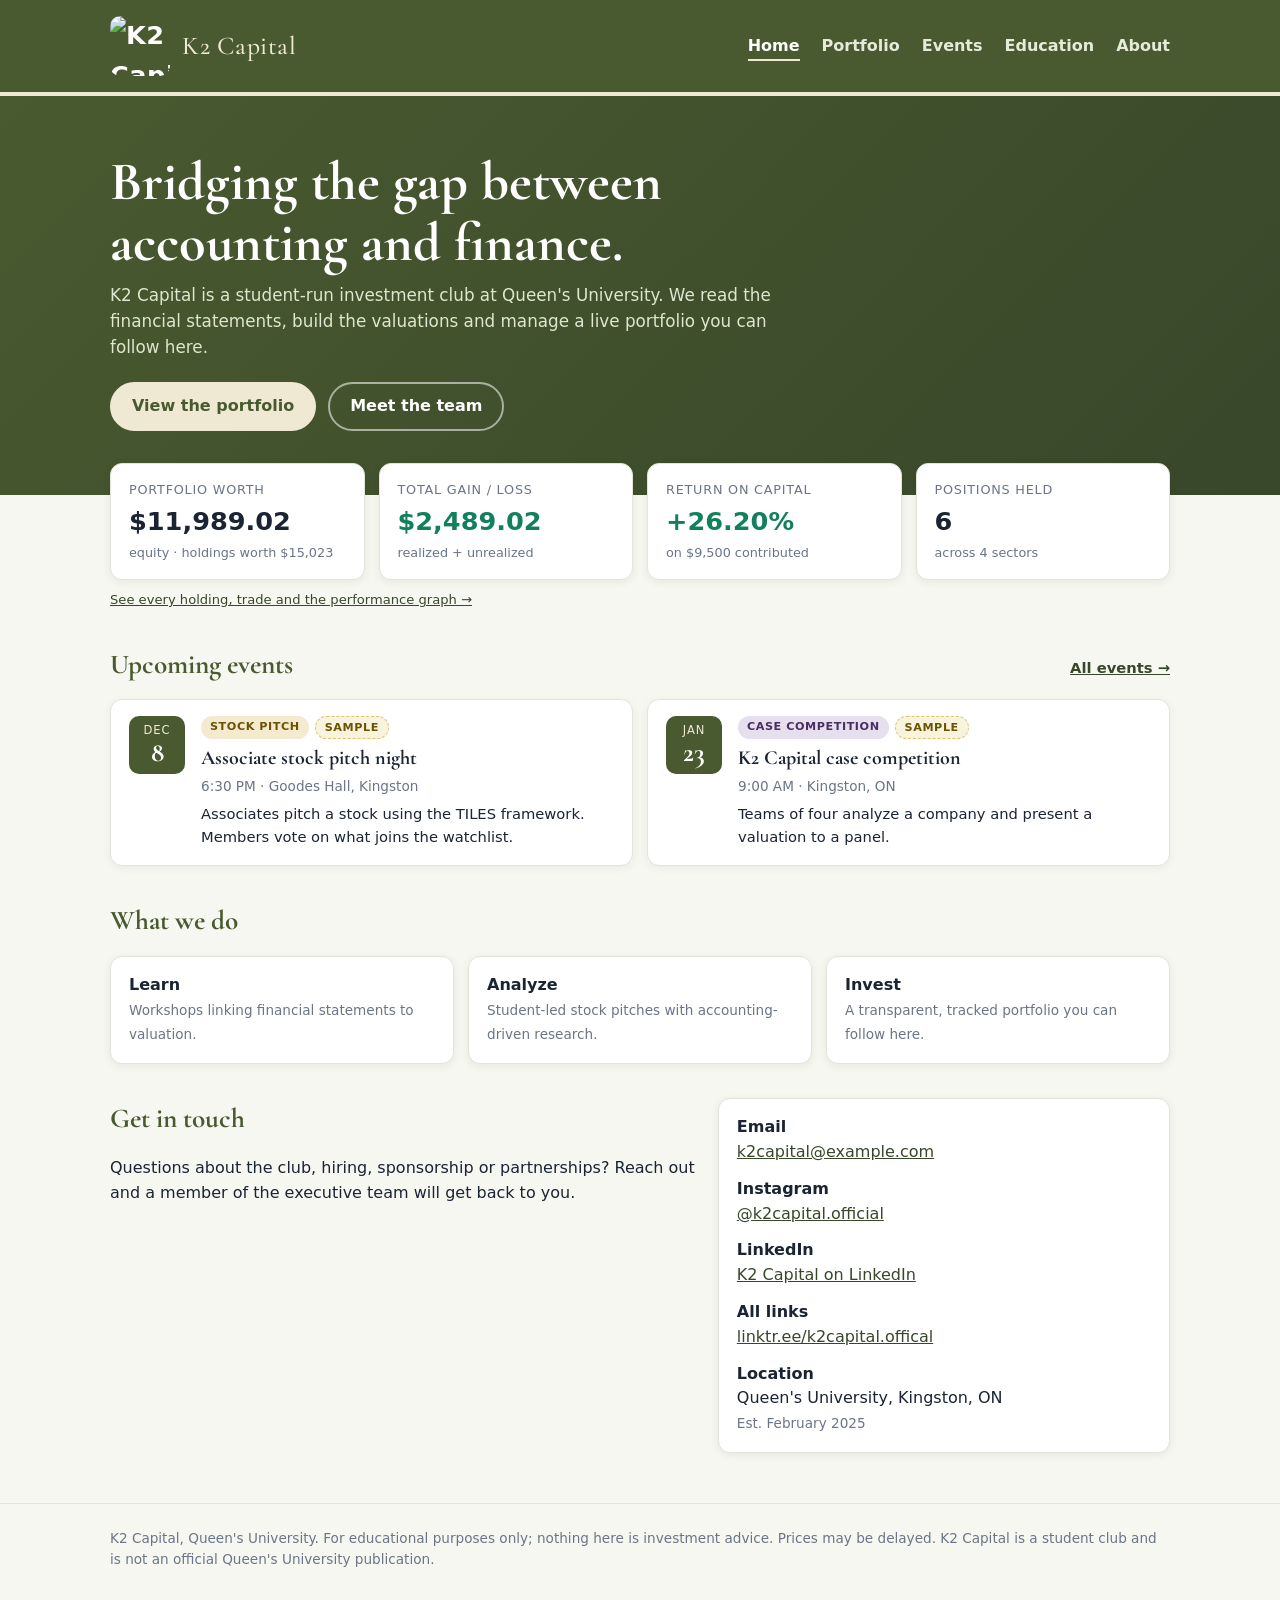
==== commit 1c24c101: "Fund model: portfolio worth from capital + realized + unrealized Co-Authored-By: Claude Sonnet 5.5 <" ====
--- a/index.html
+++ b/index.html
@@ -69,12 +69,12 @@
       renderEventCards($("home-events"), upcomingEvents(3), "No events scheduled yet. Follow our Instagram for updates.");
       try {
         const d = await K2.load();
-        const p = d.performance;
+        const f = d.fund;
         const t = totals(d.holdings);
-        if (p) {
-          setValue("h1-v", money(p.latest.nav)); setText("h1-s", "as of " + K2.fmtDate(p.latest.date));
-          setValue("h2-v", pct(p.sinceInception), cls(p.sinceInception)); setText("h2-s", "time-weighted");
-          setValue("h3-v", pct(p.ytd), cls(p.ytd)); setText("h3-s", "so far this year");
+        if (f) {
+          setValue("h1-v", money(f.nav)); setText("h1-s", "equity · holdings worth " + money0(f.holdingsValue));
+          setText("h2-l", "Total gain / loss"); setValue("h2-v", money(f.gain), cls(f.gain)); setText("h2-s", "realized + unrealized");
+          setText("h3-l", "Return on capital"); setValue("h3-v", f.returnOnCapital == null ? "–" : pct(f.returnOnCapital), cls(f.returnOnCapital)); setText("h3-s", "on " + money0(f.contributed) + " contributed");
         } else {
           setText("h1-l", "Holdings market value"); setValue("h1-v", money(t.value));
           setText("h2-l", "Unrealized gain / loss"); setValue("h2-v", money(t.gain), cls(t.gain));
--- a/styles.css
+++ b/styles.css
@@ -221,3 +221,14 @@
 .hero h1 { line-height: 1.12; }
 .card .value { overflow-wrap: anywhere; }
 .chart svg [hidden] { display: none; }
+
+/* Weekly summary */
+.select { font: inherit; font-size: .9rem; padding: 6px 10px; border: 1px solid var(--line); border-radius: 8px; background: #fff; color: var(--text); margin-left: 6px; }
+.side { display: inline-block; font-size: .72rem; font-weight: 800; letter-spacing: .05em; padding: 2px 9px; border-radius: 999px; }
+.side.buy { background: #e3f1ea; color: var(--gain); }
+.side.sell { background: #f9e4e1; color: var(--loss); }
+#week-table { min-width: 640px; }
+#week-table th { cursor: default; }
+#week-table th, #week-table td { text-align: right; padding-left: 10px; padding-right: 10px; }
+#week-table th:nth-child(-n+3), #week-table td:nth-child(-n+3) { text-align: left; }
+.table-wrap[hidden] { display: none; }
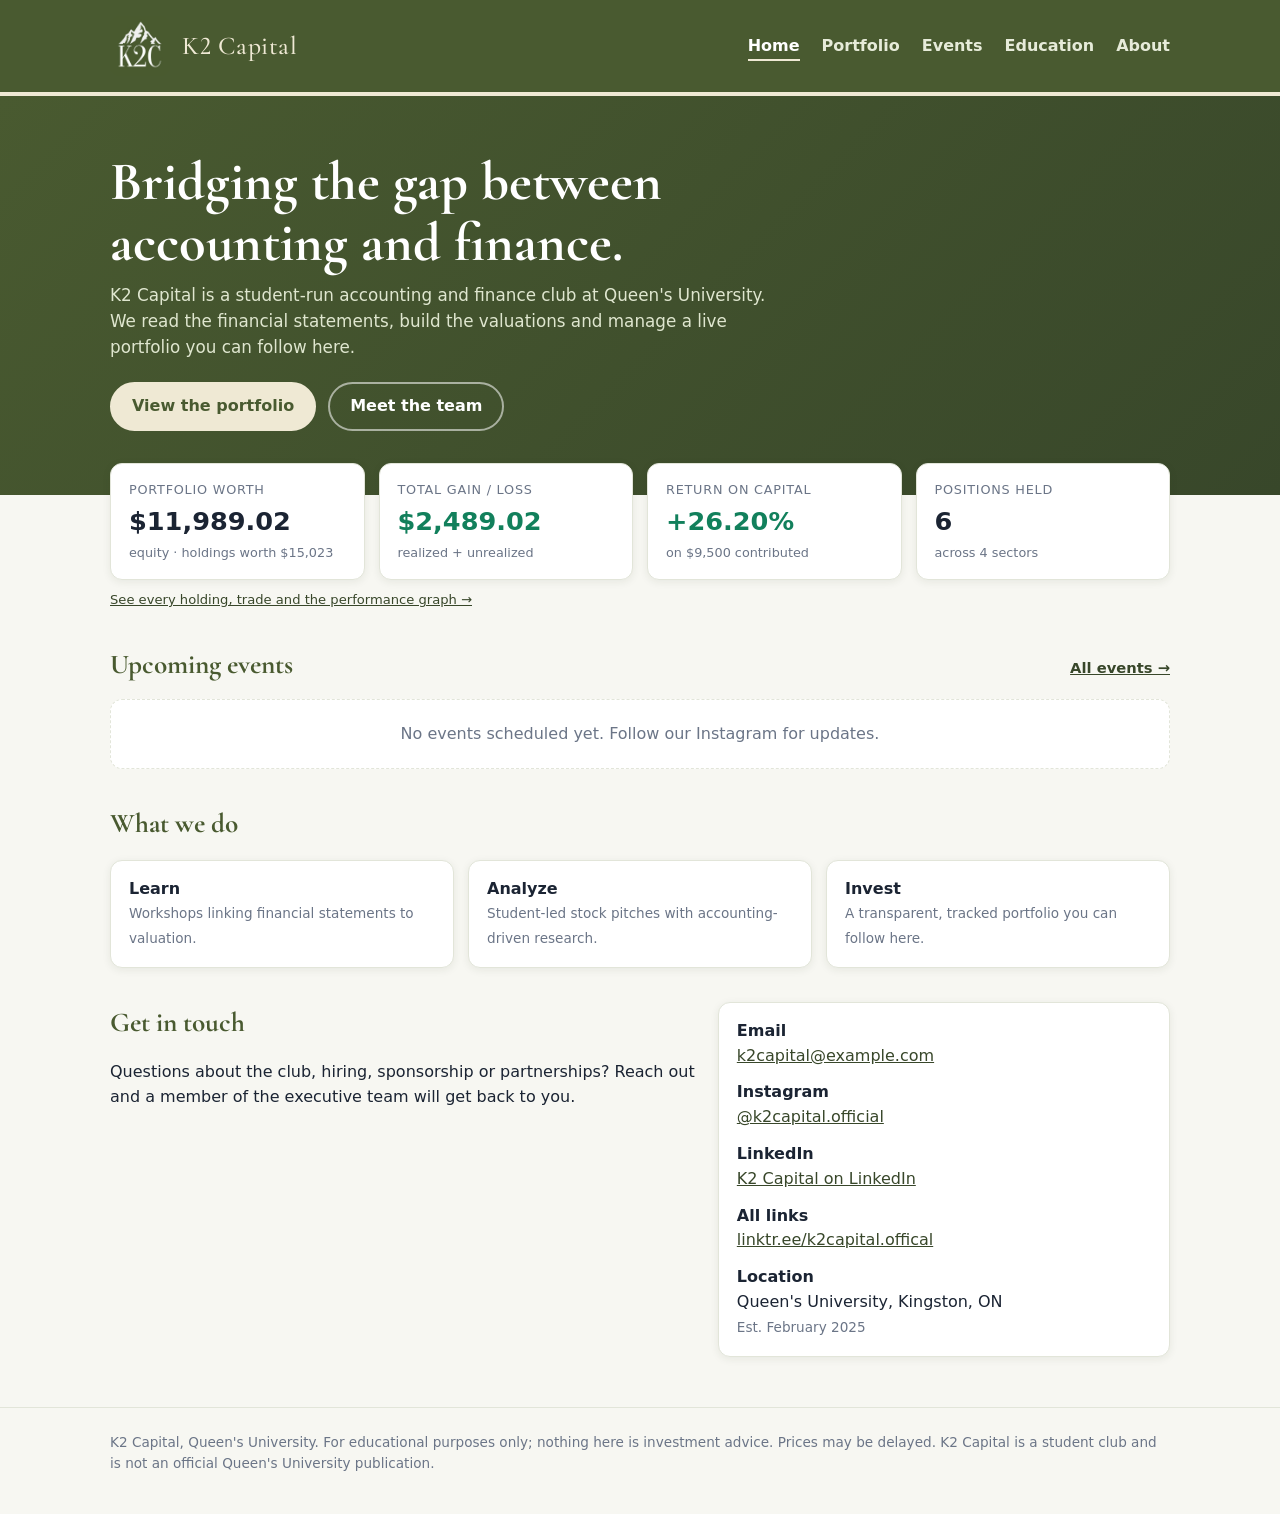
==== commit 4d7105d0: "S&P 500 benchmark on the graph, accounting and finance wording, larger team photos Co-Authored-By: C" ====
--- a/index.html
+++ b/index.html
@@ -16,7 +16,7 @@
   <div class="hero home-hero">
     <div class="wrap">
       <h1>Bridging the gap between accounting and finance.</h1>
-      <p>K2 Capital is a student-run investment club at Queen's University. We read the financial statements, build the valuations and manage a live portfolio you can follow here.</p>
+      <p>K2 Capital is a student-run accounting and finance club at Queen's University. We read the financial statements, build the valuations and manage a live portfolio you can follow here.</p>
       <div class="hero-actions">
         <a class="btn" href="portfolio.html">View the portfolio</a>
         <a class="btn ghost" href="about.html">Meet the team</a>
--- a/styles.css
+++ b/styles.css
@@ -34,7 +34,7 @@
   display: flex; align-items: center; justify-content: space-between;
   padding-top: 16px; padding-bottom: 16px; flex-wrap: wrap; gap: 12px;
 }
-h1, h2, h3, .brand-text { font-family: "Cormorant Garamond", Georgia, "Times New Roman", serif; }
+h1, h2, h3, .brand-text { font-family: "Cormorant Garamond", Georgia, "Times New Roman", serif; font-variant-numeric: lining-nums; font-feature-settings: "lnum" 1; }
 h1, h2 { font-weight: 700; }
 .brand { display: flex; align-items: center; gap: 12px; font-weight: 700; font-size: 1.6rem; letter-spacing: .02em; color: #fff; text-decoration: none; }
 .brand img { height: 60px; width: 60px; border-radius: 10px; display: block; }
@@ -232,3 +232,16 @@
 #week-table th, #week-table td { text-align: right; padding-left: 10px; padding-right: 10px; }
 #week-table th:nth-child(-n+3), #week-table td:nth-child(-n+3) { text-align: left; }
 .table-wrap[hidden] { display: none; }
+
+/* Team groups and TILES facts */
+.team-group { margin-top: 22px; }
+.team-group h3.subhead { margin: 0 0 10px; }
+.avatar { object-fit: cover; }
+.tiles { grid-template-columns: repeat(auto-fit, minmax(230px, 1fr)); }
+@media (min-width: 1000px) { .tiles { grid-template-columns: repeat(5, 1fr); } }
+.tile h3 { margin: 6px 0 6px; }
+.tile .fact { margin-top: 10px; padding-top: 10px; border-top: 1px solid var(--line); font-size: .86rem; color: var(--text); }
+.tile .fact b { color: var(--navy); }
+.chart .bench { fill: none; stroke: #c9a227; stroke-width: 2; stroke-dasharray: 6 4; }
+.avatar { width: 120px; height: 120px; object-position: center 20%; }
+.flip { height: 280px; }
